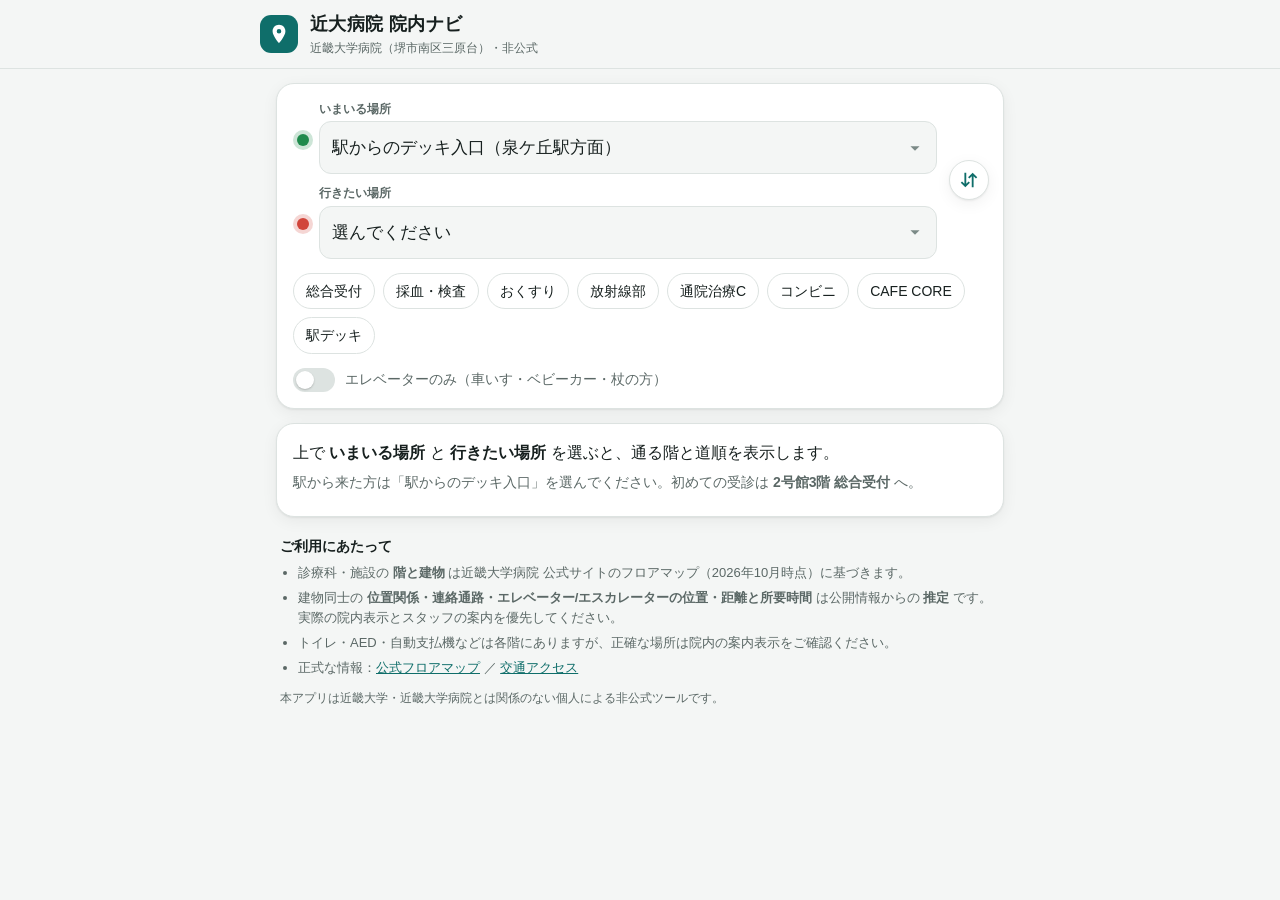
==== index.html @ b351d712 "近大病院 院内ナビ（非公式）を追加 Co-Authored-By: Claude Opus 5.5 (1M context) <noreply@anthropic.com> Claude-Sessio" ====
<!doctype html>
<html lang="ja">
<head>
<meta charset="utf-8">
<meta name="viewport" content="width=device-width, initial-scale=1, viewport-fit=cover">
<title>近大病院 院内ナビ（非公式）</title>
<meta name="description" content="近畿大学病院（堺市南区・おおさかメディカルキャンパス）の院内を、現在地と目的地を選ぶだけで案内する非公式ナビ。">
<meta name="theme-color" content="#0f6e6a">
<link rel="icon" href="data:image/svg+xml,%3Csvg xmlns='http://www.w3.org/2000/svg' viewBox='0 0 64 64'%3E%3Crect width='64' height='64' rx='14' fill='%230f6e6a'/%3E%3Cpath d='M32 12c-8 0-14 6-14 14 0 10 14 26 14 26s14-16 14-26c0-8-6-14-14-14zm0 19a5 5 0 110-10 5 5 0 010 10z' fill='%23fff'/%3E%3C/svg%3E">
<link rel="stylesheet" href="style.css">
</head>
<body>
<header class="top">
  <div class="brand">
    <span class="logo" aria-hidden="true">
      <svg viewBox="0 0 24 24"><path d="M12 2C8.1 2 5 5.1 5 9c0 5.2 7 13 7 13s7-7.8 7-13c0-3.9-3.1-7-7-7zm0 9.5A2.5 2.5 0 1112 6.5a2.5 2.5 0 010 5z"/></svg>
    </span>
    <div>
      <h1>近大病院 院内ナビ</h1>
      <p class="sub">近畿大学病院（堺市南区三原台）・非公式</p>
    </div>
  </div>
</header>

<main>
  <section class="card picker" aria-label="出発地と目的地">
    <div class="field">
      <span class="dot from" aria-hidden="true"></span>
      <label for="from">いまいる場所</label>
      <select id="from"></select>
    </div>
    <button class="swap" id="swap" type="button" aria-label="出発地と目的地を入れ替える">
      <svg viewBox="0 0 24 24"><path d="M7 4v12.2l-2.6-2.6L3 15l5 5 5-5-1.4-1.4L9 16.2V4H7zm10 16V7.8l2.6 2.6L21 9l-5-5-5 5 1.4 1.4L15 7.8V20h2z"/></svg>
    </button>
    <div class="field">
      <span class="dot to" aria-hidden="true"></span>
      <label for="to">行きたい場所</label>
      <select id="to"></select>
    </div>
    <div class="chips" id="chips" aria-label="よく使う行き先"></div>
    <label class="toggle">
      <input type="checkbox" id="bf">
      <span class="sw" aria-hidden="true"></span>
      <span>エレベーターのみ（車いす・ベビーカー・杖の方）</span>
    </label>
  </section>

  <section class="card result" id="result" hidden>
    <div class="summary" id="summary"></div>
    <div class="tabs" id="tabs" role="tablist" aria-label="表示する階"></div>
    <div class="mapwrap">
      <svg id="map" viewBox="0 0 430 370" role="img" aria-label="フロア模式図"></svg>
    </div>
    <ol class="steps" id="steps"></ol>
    <div class="actions">
      <button type="button" id="share">この経路のリンクをコピー</button>
    </div>
  </section>

  <section class="card empty" id="empty">
    <p>上で <b>いまいる場所</b> と <b>行きたい場所</b> を選ぶと、通る階と道順を表示します。</p>
    <p class="hint">駅から来た方は「駅からのデッキ入口」を選んでください。初めての受診は <b>2号館3階 総合受付</b> へ。</p>
  </section>

  <section class="note">
    <h2>ご利用にあたって</h2>
    <ul>
      <li>診療科・施設の <b>階と建物</b> は近畿大学病院 公式サイトのフロアマップ（2026年10月時点）に基づきます。</li>
      <li>建物同士の <b>位置関係・連絡通路・エレベーター/エスカレーターの位置・距離と所要時間</b> は公開情報からの <b>推定</b> です。実際の院内表示とスタッフの案内を優先してください。</li>
      <li>トイレ・AED・自動支払機などは各階にありますが、正確な場所は院内の案内表示をご確認ください。</li>
      <li>正式な情報：<a href="https://www.med.kindai.ac.jp/floormap_facility.html" target="_blank" rel="noopener">公式フロアマップ</a> ／ <a href="https://www.med.kindai.ac.jp/traffic_access.html" target="_blank" rel="noopener">交通アクセス</a></li>
    </ul>
    <p class="fine">本アプリは近畿大学・近畿大学病院とは関係のない個人による非公式ツールです。</p>
  </section>
</main>

<script src="data.js"></script>
<script src="app.js"></script>
</body>
</html>
---- style.css ----
:root {
  --bg: #f4f6f5;
  --card: #ffffff;
  --ink: #17201f;
  --muted: #5b6866;
  --line: #dde3e1;
  --accent: #0f6e6a;
  --accent-soft: #e3f1ef;
  --from: #1f8a4c;
  --to: #d1453b;
  --route: #0f6e6a;
  --bld: #eef2f1;
  --bld-line: #c9d3d0;
  --tile: #ffffff;
  --shadow: 0 1px 2px rgba(16, 24, 23, .06), 0 4px 16px rgba(16, 24, 23, .06);
  color-scheme: light;
}
@media (prefers-color-scheme: dark) {
  :root {
    --bg: #0f1413;
    --card: #182120;
    --ink: #e7eeec;
    --muted: #9aa9a6;
    --line: #2a3634;
    --accent: #4fc1b8;
    --accent-soft: #1d3331;
    --from: #4cc27f;
    --to: #ff7a6e;
    --route: #4fc1b8;
    --bld: #1f2a29;
    --bld-line: #354442;
    --tile: #253230;
    --shadow: none;
    color-scheme: dark;
  }
}

* { box-sizing: border-box; }
html { -webkit-text-size-adjust: 100%; }
body {
  margin: 0;
  background: var(--bg);
  color: var(--ink);
  font-family: -apple-system, BlinkMacSystemFont, "Hiragino Sans", "Hiragino Kaku Gothic ProN", "Noto Sans JP", "Yu Gothic", Meiryo, sans-serif;
  font-size: 16px;
  line-height: 1.6;
}

.top {
  position: sticky; top: 0; z-index: 5;
  background: color-mix(in srgb, var(--bg) 88%, transparent);
  backdrop-filter: blur(10px);
  border-bottom: 1px solid var(--line);
  padding: 10px 16px calc(10px);
  padding-top: calc(10px + env(safe-area-inset-top));
}
.brand { display: flex; align-items: center; gap: 12px; max-width: 760px; margin: 0 auto; }
.logo { width: 38px; height: 38px; border-radius: 11px; background: var(--accent); display: grid; place-items: center; flex: none; }
.logo svg { width: 22px; height: 22px; fill: #fff; }
h1 { font-size: 18px; margin: 0; letter-spacing: .02em; }
.sub { margin: 0; font-size: 12px; color: var(--muted); }

main { max-width: 760px; margin: 0 auto; padding: 14px 16px 40px; display: grid; gap: 14px; }

.card { background: var(--card); border-radius: 18px; box-shadow: var(--shadow); border: 1px solid var(--line); padding: 16px; }

.picker { position: relative; display: grid; gap: 10px; }
.field { position: relative; display: grid; gap: 2px; padding-left: 26px; padding-right: 50px; }
.field label { font-size: 12px; color: var(--muted); font-weight: 600; }
.dot { position: absolute; left: 4px; top: 34px; width: 12px; height: 12px; border-radius: 50%; }
.dot.from { background: var(--from); box-shadow: 0 0 0 4px color-mix(in srgb, var(--from) 22%, transparent); }
.dot.to { background: var(--to); box-shadow: 0 0 0 4px color-mix(in srgb, var(--to) 22%, transparent); }
select {
  appearance: none; -webkit-appearance: none;
  width: 100%; font: inherit; font-size: 17px; color: var(--ink);
  background: var(--bg) url("data:image/svg+xml,%3Csvg xmlns='http://www.w3.org/2000/svg' viewBox='0 0 24 24' fill='%237b8a87'%3E%3Cpath d='M7 10l5 5 5-5z'/%3E%3C/svg%3E") no-repeat right 10px center / 22px;
  border: 1px solid var(--line); border-radius: 12px;
  padding: 12px 40px 12px 12px; min-height: 50px;
}
select:focus-visible, button:focus-visible, input:focus-visible + .sw { outline: 3px solid color-mix(in srgb, var(--accent) 55%, transparent); outline-offset: 2px; }
.swap {
  position: absolute; right: 14px; top: 76px; z-index: 2;
  width: 40px; height: 40px; border-radius: 50%;
  border: 1px solid var(--line); background: var(--card); color: var(--accent);
  display: grid; place-items: center; cursor: pointer; box-shadow: var(--shadow);
}
.swap svg { width: 22px; height: 22px; fill: currentColor; }

.chips { display: flex; flex-wrap: wrap; gap: 8px; padding-top: 4px; }
.chip {
  font: inherit; font-size: 14px; border: 1px solid var(--line); background: var(--card); color: var(--ink);
  border-radius: 999px; padding: 6px 12px; cursor: pointer;
}
.chip.on, .chip:hover { background: var(--accent-soft); border-color: var(--accent); color: var(--accent); }

.toggle { display: flex; align-items: center; gap: 10px; font-size: 14px; color: var(--muted); cursor: pointer; padding-top: 4px; }
.toggle input { position: absolute; opacity: 0; }
.sw { width: 42px; height: 24px; border-radius: 12px; background: var(--line); position: relative; flex: none; transition: background .2s; }
.sw::after { content: ""; position: absolute; top: 3px; left: 3px; width: 18px; height: 18px; border-radius: 50%; background: #fff; transition: transform .2s; box-shadow: 0 1px 2px rgba(0,0,0,.2); }
.toggle input:checked + .sw { background: var(--accent); }
.toggle input:checked + .sw::after { transform: translateX(18px); }

.summary { display: flex; align-items: center; gap: 16px; margin-bottom: 12px; }
.time { white-space: nowrap; flex: none; display: flex; align-items: baseline; gap: 2px; color: var(--accent); }
.time .num { font-size: 36px; font-weight: 700; line-height: 1; }
.time .unit { font-size: 15px; font-weight: 600; }
.meta { display: grid; font-size: 14px; }
.meta .est { font-size: 11px; color: var(--muted); }
.same { margin: 0; color: var(--muted); }

.tabs { display: flex; gap: 6px; overflow-x: auto; padding-bottom: 8px; }
.tabs button {
  font: inherit; font-size: 15px; font-weight: 600; min-width: 64px;
  padding: 8px 14px; border-radius: 10px; border: 1px solid var(--line);
  background: var(--card); color: var(--muted); cursor: pointer;
}
.tabs button.on { background: var(--accent); border-color: var(--accent); color: #fff; }

.mapwrap { background: var(--bg); border-radius: 14px; border: 1px solid var(--line); overflow: hidden; }
#map { display: block; width: 100%; height: auto; }
#map text { font-family: inherit; fill: var(--ink); }
.flabel { font-size: 11px; fill: var(--muted) !important; }
.bld rect { fill: var(--bld); stroke: var(--bld-line); stroke-width: 1.2; }
.bld.off rect { fill: none; stroke-dasharray: 4 4; opacity: .55; }
.bld.off text { opacity: .4; }
.bname { font-size: 11px; font-weight: 700; fill: var(--muted) !important; }
.core { fill: var(--card); stroke: var(--bld-line); }
.coretxt { font-size: 9px; font-weight: 700; text-anchor: middle; fill: var(--muted) !important; }
.esc { fill: var(--card); stroke: var(--bld-line); stroke-dasharray: 2 2; }
.deck { fill: color-mix(in srgb, var(--accent) 10%, transparent); stroke: var(--bld-line); stroke-dasharray: 5 3; }
.decklabel, .halllabel { font-size: 10px; text-anchor: middle; fill: var(--muted) !important; }
.decklabel { writing-mode: vertical-rl; }
.hall { fill: var(--bld); stroke: var(--bld-line); }
.corr { stroke: var(--bld-line); stroke-width: 10; stroke-linecap: round; }
.tile rect { fill: var(--tile); stroke: var(--line); }
.tile text { text-anchor: middle; fill: var(--ink); }
.tile.from rect { fill: color-mix(in srgb, var(--from) 16%, var(--tile)); stroke: var(--from); stroke-width: 2; }
.tile.to rect { fill: color-mix(in srgb, var(--to) 14%, var(--tile)); stroke: var(--to); stroke-width: 2; }
.tile.from text, .tile.to text { font-weight: 700; }
.route-bg { fill: none; stroke: var(--card); stroke-width: 9; stroke-linecap: round; stroke-linejoin: round; }
.route { fill: none; stroke: var(--route); stroke-width: 4.5; stroke-linecap: round; stroke-linejoin: round; stroke-dasharray: 10 7; animation: flow 1s linear infinite; }
@keyframes flow { to { stroke-dashoffset: -17; } }
@media (prefers-reduced-motion: reduce) { .route { animation: none; } }
.transfer { fill: var(--card); stroke: var(--route); stroke-width: 3; }
.badge rect { fill: var(--route); }
.badge text { fill: #fff !important; font-size: 10px; font-weight: 700; text-anchor: middle; }
.pin { stroke: #fff; stroke-width: 2; }
.pin.from { fill: var(--from); }
.pin.to { fill: var(--to); }

.steps { list-style: none; margin: 14px 0 0; padding: 0; display: grid; gap: 2px; }
.steps li { display: flex; gap: 12px; align-items: flex-start; padding: 10px 10px; border-radius: 10px; cursor: pointer; font-size: 15px; }
.steps li.cur { background: var(--accent-soft); }
.steps .ic { width: 26px; height: 26px; flex: none; border-radius: 50%; display: grid; place-items: center; font-size: 13px; font-weight: 700; background: var(--bg); color: var(--accent); border: 1px solid var(--line); }
.steps li.start .ic { color: var(--from); }
.steps li.goal .ic { color: var(--to); }
.steps li.ev .ic, .steps li.esc .ic { background: var(--accent); color: #fff; border-color: var(--accent); }

.actions { display: flex; justify-content: flex-end; margin-top: 10px; }
.actions button { font: inherit; font-size: 14px; border: 1px solid var(--line); background: var(--card); color: var(--accent); padding: 8px 14px; border-radius: 10px; cursor: pointer; }

.empty p { margin: 0 0 6px; }
.hint { font-size: 14px; color: var(--muted); }

.note { font-size: 13px; color: var(--muted); padding: 4px 4px 0; }
.note h2 { font-size: 14px; margin: 0 0 6px; color: var(--ink); }
.note ul { margin: 0; padding-left: 18px; }
.note li { margin-bottom: 4px; }
.note a { color: var(--accent); }
.fine { font-size: 12px; margin-top: 10px; }
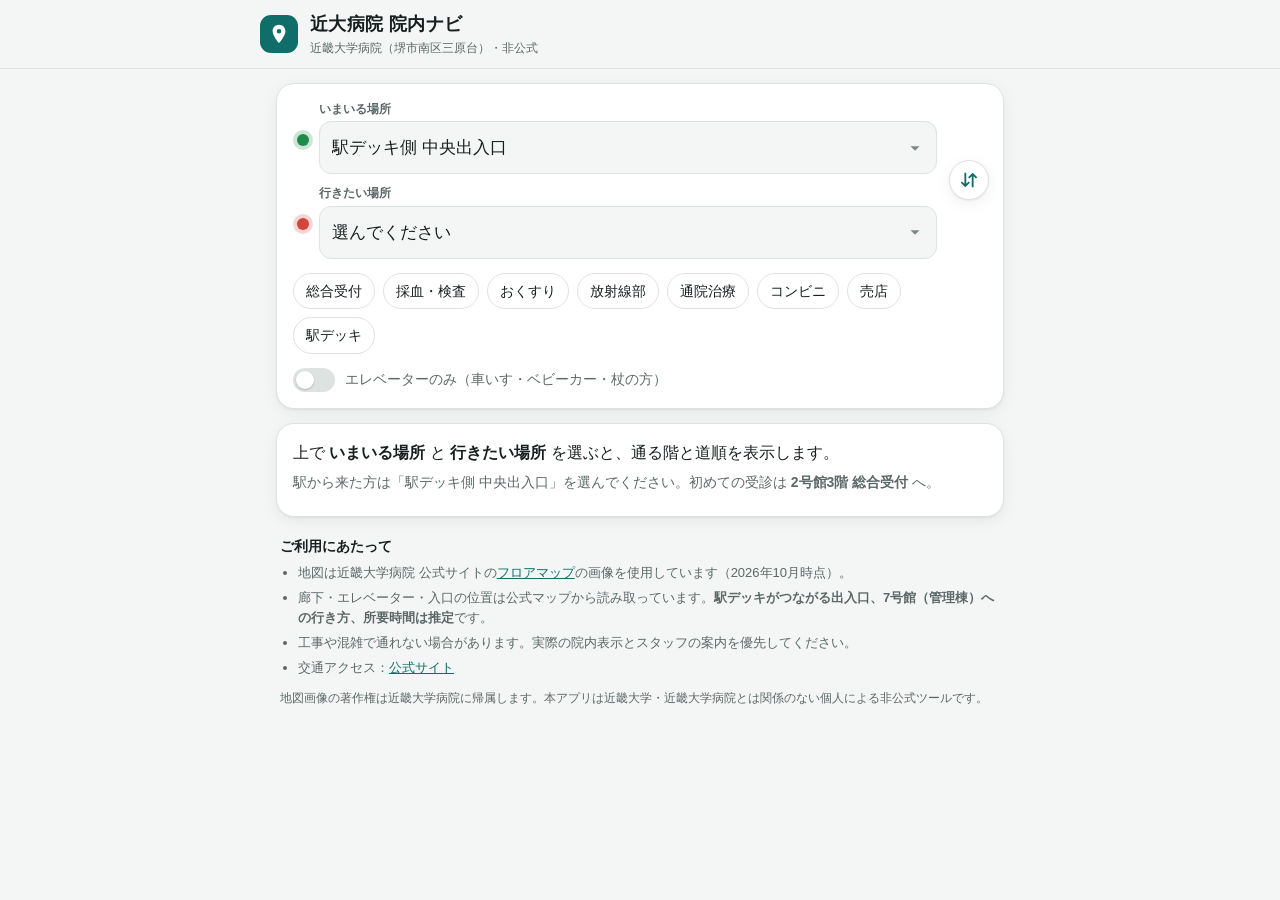
==== commit f2a3e530: "公式フロアマップ画像の上に経路を描く表示へ刷新 Co-Authored-By: Claude Opus 5.5 (1M context) <noreply@anthropic.com> Claude-" ====
--- a/index.html
+++ b/index.html
@@ -49,7 +49,15 @@
     <div class="summary" id="summary"></div>
     <div class="tabs" id="tabs" role="tablist" aria-label="表示する階"></div>
     <div class="mapwrap">
-      <svg id="map" viewBox="0 0 430 370" role="img" aria-label="フロア模式図"></svg>
+      <div class="maphead">
+        <span class="floorname" id="floorname"></span>
+        <button type="button" class="ghost" id="zoom">フロア全体を見る</button>
+      </div>
+      <svg id="map" viewBox="0 0 1758 1060" role="img" aria-label="公式フロアマップ上の経路"></svg>
+      <div class="mapnav">
+        <button type="button" id="prev" aria-label="前の階">‹ 前の階</button>
+        <button type="button" id="next" aria-label="次の階">次の階 ›</button>
+      </div>
     </div>
     <ol class="steps" id="steps"></ol>
     <div class="actions">
@@ -59,18 +67,18 @@
 
   <section class="card empty" id="empty">
     <p>上で <b>いまいる場所</b> と <b>行きたい場所</b> を選ぶと、通る階と道順を表示します。</p>
-    <p class="hint">駅から来た方は「駅からのデッキ入口」を選んでください。初めての受診は <b>2号館3階 総合受付</b> へ。</p>
+    <p class="hint">駅から来た方は「駅デッキ側 中央出入口」を選んでください。初めての受診は <b>2号館3階 総合受付</b> へ。</p>
   </section>
 
   <section class="note">
     <h2>ご利用にあたって</h2>
     <ul>
-      <li>診療科・施設の <b>階と建物</b> は近畿大学病院 公式サイトのフロアマップ（2026年10月時点）に基づきます。</li>
-      <li>建物同士の <b>位置関係・連絡通路・エレベーター/エスカレーターの位置・距離と所要時間</b> は公開情報からの <b>推定</b> です。実際の院内表示とスタッフの案内を優先してください。</li>
-      <li>トイレ・AED・自動支払機などは各階にありますが、正確な場所は院内の案内表示をご確認ください。</li>
-      <li>正式な情報：<a href="https://www.med.kindai.ac.jp/floormap_facility.html" target="_blank" rel="noopener">公式フロアマップ</a> ／ <a href="https://www.med.kindai.ac.jp/traffic_access.html" target="_blank" rel="noopener">交通アクセス</a></li>
+      <li>地図は近畿大学病院 公式サイトの<a href="https://www.med.kindai.ac.jp/floormap_facility.html" target="_blank" rel="noopener">フロアマップ</a>の画像を使用しています（2026年10月時点）。</li>
+      <li>廊下・エレベーター・入口の位置は公式マップから読み取っています。<b>駅デッキがつながる出入口、7号館（管理棟）への行き方、所要時間は推定</b>です。</li>
+      <li>工事や混雑で通れない場合があります。実際の院内表示とスタッフの案内を優先してください。</li>
+      <li>交通アクセス：<a href="https://www.med.kindai.ac.jp/traffic_access.html" target="_blank" rel="noopener">公式サイト</a></li>
     </ul>
-    <p class="fine">本アプリは近畿大学・近畿大学病院とは関係のない個人による非公式ツールです。</p>
+    <p class="fine">地図画像の著作権は近畿大学病院に帰属します。本アプリは近畿大学・近畿大学病院とは関係のない個人による非公式ツールです。</p>
   </section>
 </main>
 
--- a/style.css
+++ b/style.css
@@ -116,42 +116,35 @@
 }
 .tabs button.on { background: var(--accent); border-color: var(--accent); color: #fff; }
 
-.mapwrap { background: var(--bg); border-radius: 14px; border: 1px solid var(--line); overflow: hidden; }
-#map { display: block; width: 100%; height: auto; }
-#map text { font-family: inherit; fill: var(--ink); }
-.flabel { font-size: 11px; fill: var(--muted) !important; }
-.bld rect { fill: var(--bld); stroke: var(--bld-line); stroke-width: 1.2; }
-.bld.off rect { fill: none; stroke-dasharray: 4 4; opacity: .55; }
-.bld.off text { opacity: .4; }
-.bname { font-size: 11px; font-weight: 700; fill: var(--muted) !important; }
-.core { fill: var(--card); stroke: var(--bld-line); }
-.coretxt { font-size: 9px; font-weight: 700; text-anchor: middle; fill: var(--muted) !important; }
-.esc { fill: var(--card); stroke: var(--bld-line); stroke-dasharray: 2 2; }
-.deck { fill: color-mix(in srgb, var(--accent) 10%, transparent); stroke: var(--bld-line); stroke-dasharray: 5 3; }
-.decklabel, .halllabel { font-size: 10px; text-anchor: middle; fill: var(--muted) !important; }
-.decklabel { writing-mode: vertical-rl; }
-.hall { fill: var(--bld); stroke: var(--bld-line); }
-.corr { stroke: var(--bld-line); stroke-width: 10; stroke-linecap: round; }
-.tile rect { fill: var(--tile); stroke: var(--line); }
-.tile text { text-anchor: middle; fill: var(--ink); }
-.tile.from rect { fill: color-mix(in srgb, var(--from) 16%, var(--tile)); stroke: var(--from); stroke-width: 2; }
-.tile.to rect { fill: color-mix(in srgb, var(--to) 14%, var(--tile)); stroke: var(--to); stroke-width: 2; }
-.tile.from text, .tile.to text { font-weight: 700; }
-.route-bg { fill: none; stroke: var(--card); stroke-width: 9; stroke-linecap: round; stroke-linejoin: round; }
-.route { fill: none; stroke: var(--route); stroke-width: 4.5; stroke-linecap: round; stroke-linejoin: round; stroke-dasharray: 10 7; animation: flow 1s linear infinite; }
-@keyframes flow { to { stroke-dashoffset: -17; } }
+.mapwrap { background: #fff; border-radius: 14px; border: 1px solid var(--line); overflow: hidden; position: relative; }
+.maphead { display: flex; justify-content: space-between; align-items: center; padding: 8px 10px; border-bottom: 1px solid var(--line); background: var(--card); }
+.floorname { font-weight: 700; font-size: 16px; color: var(--accent); }
+.ghost { font: inherit; font-size: 13px; border: 1px solid var(--line); background: var(--card); color: var(--accent); padding: 5px 10px; border-radius: 8px; cursor: pointer; }
+#map { display: block; width: 100%; height: auto; aspect-ratio: 4 / 3; background: #fff; touch-action: manipulation; }
+#map text { font-family: inherit; }
+.route-bg { fill: none; stroke: #fff; stroke-width: 30; stroke-linecap: round; stroke-linejoin: round; opacity: .9; }
+.route { fill: none; stroke: #e2502f; stroke-width: 16; stroke-linecap: round; stroke-linejoin: round; stroke-dasharray: 34 22; animation: flow 1.2s linear infinite; }
+@keyframes flow { to { stroke-dashoffset: -56; } }
 @media (prefers-reduced-motion: reduce) { .route { animation: none; } }
-.transfer { fill: var(--card); stroke: var(--route); stroke-width: 3; }
-.badge rect { fill: var(--route); }
-.badge text { fill: #fff !important; font-size: 10px; font-weight: 700; text-anchor: middle; }
-.pin { stroke: #fff; stroke-width: 2; }
-.pin.from { fill: var(--from); }
-.pin.to { fill: var(--to); }
+.lift { fill: #fff; stroke: #e2502f; stroke-width: 9; }
+.badge rect { fill: #e2502f; }
+.badge.sub rect { fill: #4b5a58; }
+.badge text { fill: #fff; font-size: 26px; font-weight: 700; text-anchor: middle; }
+.pin .halo { opacity: .25; }
+.pin.from circle { fill: #1f8a4c; }
+.pin.to circle { fill: #c8102e; }
+.pin circle:not(.halo) { stroke: #fff; stroke-width: 6; }
+.pin text { fill: #fff; font-size: 24px; font-weight: 700; text-anchor: middle; }
+.mapnav { display: flex; justify-content: space-between; padding: 8px 10px; border-top: 1px solid var(--line); background: var(--card); }
+.mapnav button { font: inherit; font-size: 14px; border: 1px solid var(--line); background: var(--card); color: var(--accent); padding: 6px 12px; border-radius: 8px; cursor: pointer; }
+.mapnav button:disabled { opacity: .35; cursor: default; }
+.tabs .arrow { color: inherit; opacity: .6; margin-right: 4px; }
+.meta .fl { font-weight: 700; }
 
 .steps { list-style: none; margin: 14px 0 0; padding: 0; display: grid; gap: 2px; }
 .steps li { display: flex; gap: 12px; align-items: flex-start; padding: 10px 10px; border-radius: 10px; cursor: pointer; font-size: 15px; }
 .steps li.cur { background: var(--accent-soft); }
-.steps .ic { width: 26px; height: 26px; flex: none; border-radius: 50%; display: grid; place-items: center; font-size: 13px; font-weight: 700; background: var(--bg); color: var(--accent); border: 1px solid var(--line); }
+.steps .ic { width: 30px; height: 30px; font-size: 11px !important; flex: none; border-radius: 50%; display: grid; place-items: center; font-size: 13px; font-weight: 700; background: var(--bg); color: var(--accent); border: 1px solid var(--line); }
 .steps li.start .ic { color: var(--from); }
 .steps li.goal .ic { color: var(--to); }
 .steps li.ev .ic, .steps li.esc .ic { background: var(--accent); color: #fff; border-color: var(--accent); }
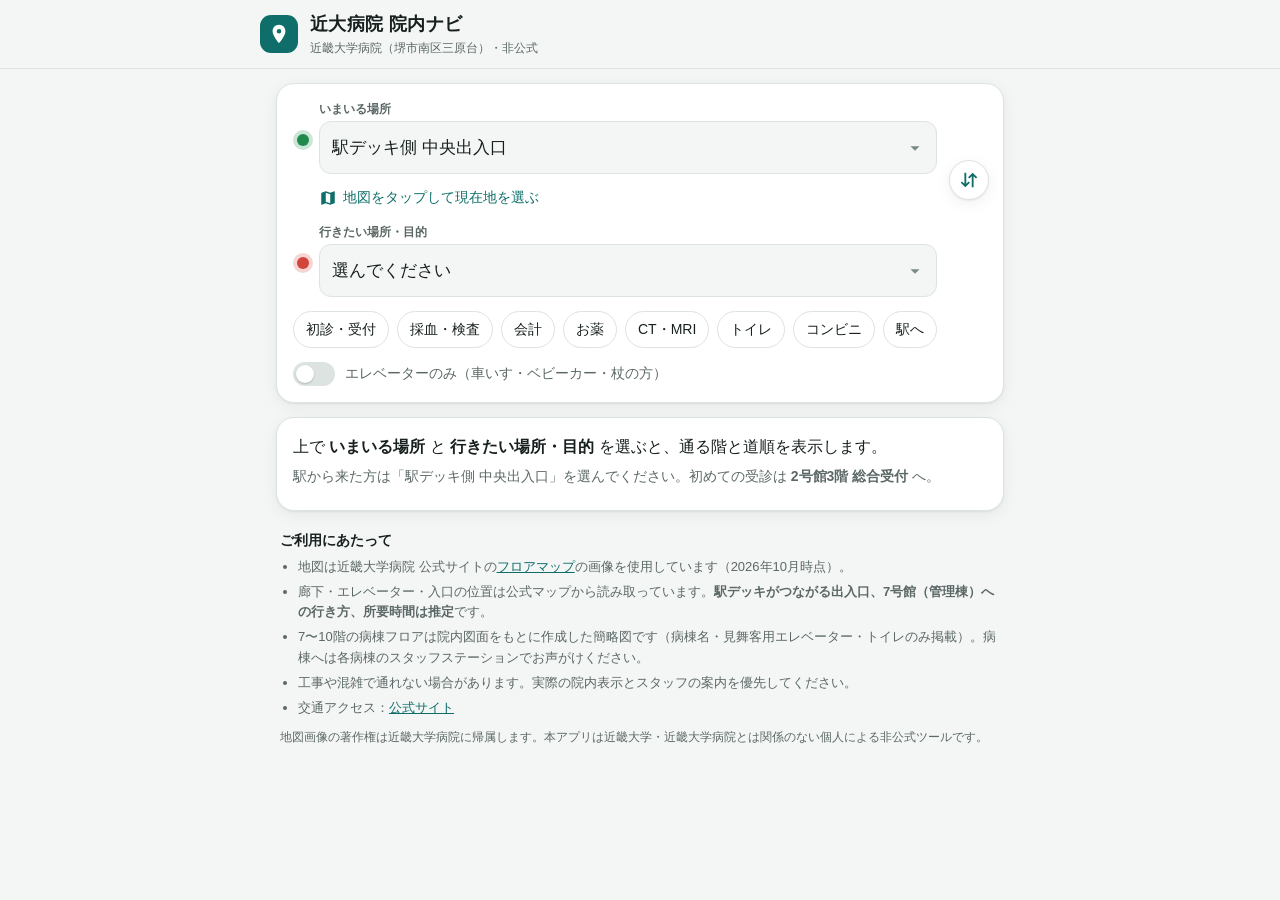
==== commit 40e2327d: "病棟フロア（7〜10階）・目的から選ぶ・地図で現在地を選ぶを追加 Co-Authored-By: Claude Opus 5.5 (1M context) <noreply@anthropic.com" ====
--- a/index.html
+++ b/index.html
@@ -28,13 +28,17 @@
       <span class="dot from" aria-hidden="true"></span>
       <label for="from">いまいる場所</label>
       <select id="from"></select>
+      <button type="button" class="linkbtn" id="pickbtn">
+        <svg viewBox="0 0 24 24" aria-hidden="true"><path d="M20.5 3l-.16.03L15 5.1 9 3 3.36 4.9c-.21.07-.36.25-.36.48V20.5c0 .28.22.5.5.5l.16-.03L9 18.9l6 2.1 5.64-1.9c.21-.07.36-.25.36-.48V3.5c0-.28-.22-.5-.5-.5zM15 19l-6-2.11V5l6 2.11V19z"/></svg>
+        地図をタップして現在地を選ぶ
+      </button>
     </div>
     <button class="swap" id="swap" type="button" aria-label="出発地と目的地を入れ替える">
       <svg viewBox="0 0 24 24"><path d="M7 4v12.2l-2.6-2.6L3 15l5 5 5-5-1.4-1.4L9 16.2V4H7zm10 16V7.8l2.6 2.6L21 9l-5-5-5 5 1.4 1.4L15 7.8V20h2z"/></svg>
     </button>
     <div class="field">
       <span class="dot to" aria-hidden="true"></span>
-      <label for="to">行きたい場所</label>
+      <label for="to">行きたい場所・目的</label>
       <select id="to"></select>
     </div>
     <div class="chips" id="chips" aria-label="よく使う行き先"></div>
@@ -43,6 +47,18 @@
       <span class="sw" aria-hidden="true"></span>
       <span>エレベーターのみ（車いす・ベビーカー・杖の方）</span>
     </label>
+  </section>
+
+  <section class="card mappick" id="mappick" hidden aria-label="地図から現在地を選ぶ">
+    <div class="pickhead">
+      <b>地図から現在地を選ぶ</b>
+      <button type="button" class="ghost" id="pickclose">閉じる</button>
+    </div>
+    <div class="tabs" id="picktabs" aria-label="階"></div>
+    <div class="mapwrap pickscroll"><svg id="pickmap" role="img" aria-label="フロアマップ（タップして現在地を選ぶ）"></svg></div>
+    <p class="pickinfo" id="pickinfo"></p>
+    <p class="hint">地図は左右にスクロールできます。</p>
+    <button type="button" class="primary" id="pickok" disabled>ここを現在地にする</button>
   </section>
 
   <section class="card result" id="result" hidden>
@@ -66,7 +82,7 @@
   </section>
 
   <section class="card empty" id="empty">
-    <p>上で <b>いまいる場所</b> と <b>行きたい場所</b> を選ぶと、通る階と道順を表示します。</p>
+    <p>上で <b>いまいる場所</b> と <b>行きたい場所・目的</b> を選ぶと、通る階と道順を表示します。</p>
     <p class="hint">駅から来た方は「駅デッキ側 中央出入口」を選んでください。初めての受診は <b>2号館3階 総合受付</b> へ。</p>
   </section>
 
@@ -75,6 +91,7 @@
     <ul>
       <li>地図は近畿大学病院 公式サイトの<a href="https://www.med.kindai.ac.jp/floormap_facility.html" target="_blank" rel="noopener">フロアマップ</a>の画像を使用しています（2026年10月時点）。</li>
       <li>廊下・エレベーター・入口の位置は公式マップから読み取っています。<b>駅デッキがつながる出入口、7号館（管理棟）への行き方、所要時間は推定</b>です。</li>
+      <li>7〜10階の病棟フロアは院内図面をもとに作成した簡略図です（病棟名・見舞客用エレベーター・トイレのみ掲載）。病棟へは各病棟のスタッフステーションでお声がけください。</li>
       <li>工事や混雑で通れない場合があります。実際の院内表示とスタッフの案内を優先してください。</li>
       <li>交通アクセス：<a href="https://www.med.kindai.ac.jp/traffic_access.html" target="_blank" rel="noopener">公式サイト</a></li>
     </ul>
--- a/style.css
+++ b/style.css
@@ -36,6 +36,7 @@
 }
 
 * { box-sizing: border-box; }
+[hidden] { display: none !important; }
 html { -webkit-text-size-adjust: 100%; }
 body {
   margin: 0;
@@ -161,3 +162,16 @@
 .note li { margin-bottom: 4px; }
 .note a { color: var(--accent); }
 .fine { font-size: 12px; margin-top: 10px; }
+
+.linkbtn { display: inline-flex; align-items: center; gap: 6px; margin-top: 6px; font: inherit; font-size: 14px; color: var(--accent); background: none; border: none; padding: 4px 0; cursor: pointer; justify-self: start; }
+.linkbtn svg { width: 18px; height: 18px; fill: currentColor; }
+.mappick { display: grid; gap: 10px; }
+.pickhead { display: flex; justify-content: space-between; align-items: center; }
+.pickscroll { overflow: auto; -webkit-overflow-scrolling: touch; }
+#pickmap { display: block; width: 170%; max-width: none; height: auto; cursor: crosshair; background: #fff; }
+.pickinfo { margin: 0; font-size: 15px; min-height: 1.6em; }
+.primary { font: inherit; font-size: 16px; font-weight: 700; padding: 12px; border-radius: 12px; border: none; background: var(--accent); color: #fff; cursor: pointer; }
+.primary:disabled { opacity: .4; cursor: default; }
+.meta .dest { font-size: 13px; color: var(--muted); }
+.steps small { color: var(--muted); font-size: 13px; }
+@media (min-width: 640px) { #pickmap { width: 100%; } }
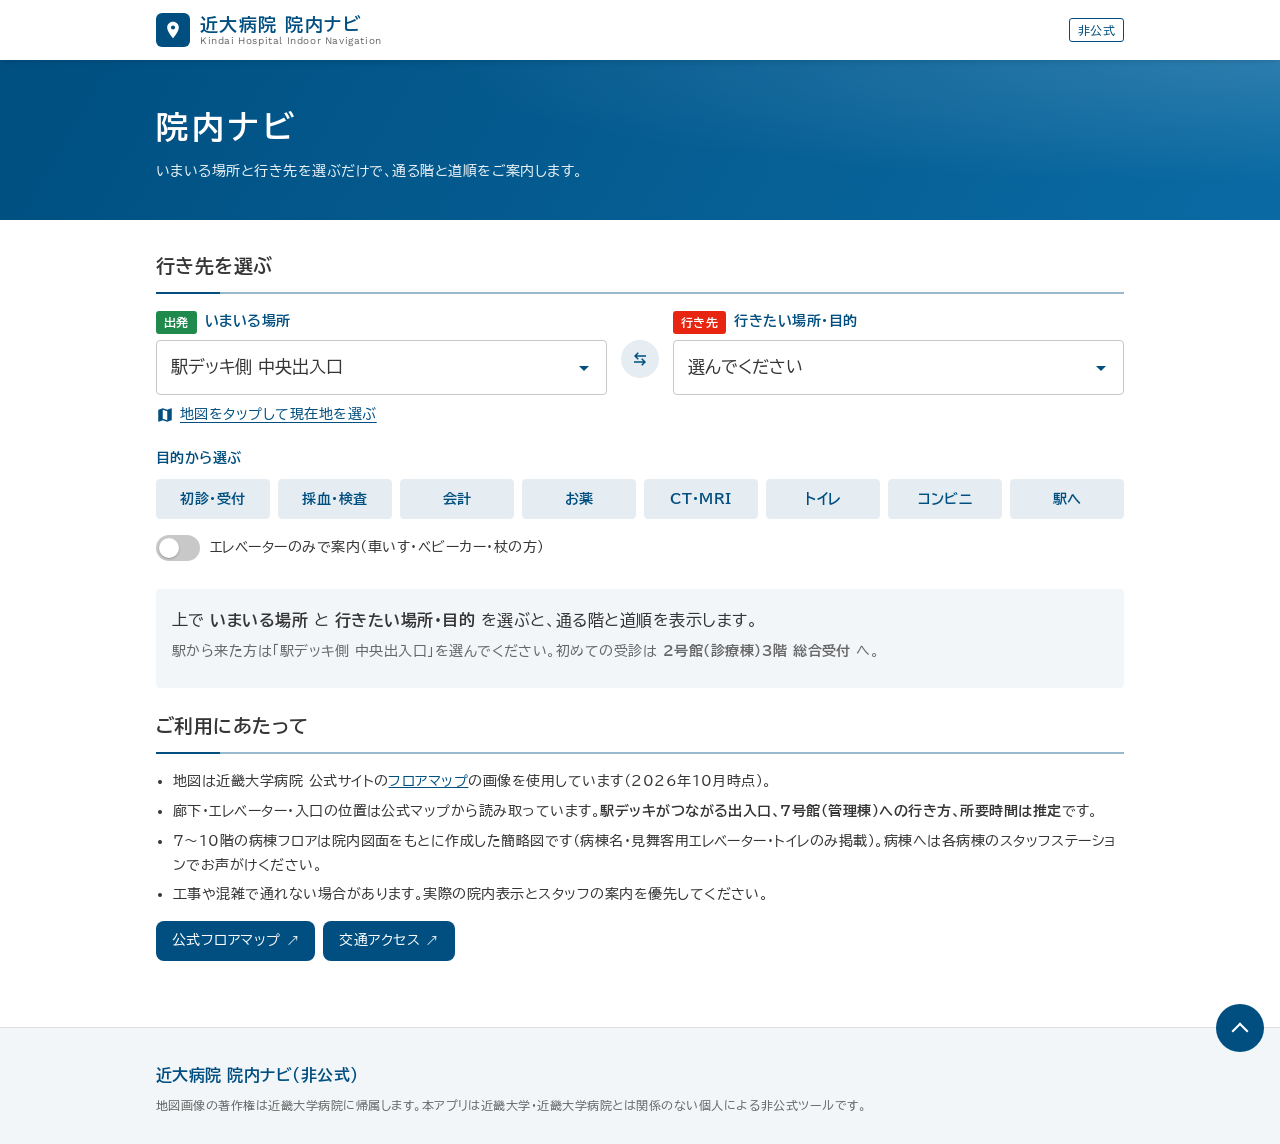
==== commit fcd0abc1: "公式サイトを参考にUIを刷新（配色・見出し・ヘッダー・フッター） Co-Authored-By: Claude Opus 5.5 (1M context) <noreply@anthropic.com" ====
--- a/index.html
+++ b/index.html
@@ -3,65 +3,82 @@
 <head>
 <meta charset="utf-8">
 <meta name="viewport" content="width=device-width, initial-scale=1, viewport-fit=cover">
-<title>近大病院 院内ナビ（非公式）</title>
-<meta name="description" content="近畿大学病院（堺市南区・おおさかメディカルキャンパス）の院内を、現在地と目的地を選ぶだけで案内する非公式ナビ。">
-<meta name="theme-color" content="#0f6e6a">
-<link rel="icon" href="data:image/svg+xml,%3Csvg xmlns='http://www.w3.org/2000/svg' viewBox='0 0 64 64'%3E%3Crect width='64' height='64' rx='14' fill='%230f6e6a'/%3E%3Cpath d='M32 12c-8 0-14 6-14 14 0 10 14 26 14 26s14-16 14-26c0-8-6-14-14-14zm0 19a5 5 0 110-10 5 5 0 010 10z' fill='%23fff'/%3E%3C/svg%3E">
+<title>院内ナビ｜近大病院（非公式）</title>
+<meta name="description" content="近畿大学病院（堺市南区・おおさかメディカルキャンパス）の院内を、現在地と行き先を選ぶだけで案内する非公式ナビ。">
+<meta name="theme-color" content="#004f80">
+<link rel="icon" href="data:image/svg+xml,%3Csvg xmlns='http://www.w3.org/2000/svg' viewBox='0 0 64 64'%3E%3Crect width='64' height='64' rx='10' fill='%23004f80'/%3E%3Cpath d='M32 12c-8 0-14 6-14 14 0 10 14 26 14 26s14-16 14-26c0-8-6-14-14-14zm0 19a5 5 0 110-10 5 5 0 010 10z' fill='%23fff'/%3E%3C/svg%3E">
+<link rel="preconnect" href="https://fonts.googleapis.com">
+<link rel="preconnect" href="https://fonts.gstatic.com" crossorigin>
+<link href="https://fonts.googleapis.com/css2?family=BIZ+UDPGothic:wght@400;700&family=Work+Sans:wght@500;600&display=swap" rel="stylesheet">
 <link rel="stylesheet" href="style.css">
 </head>
-<body>
-<header class="top">
-  <div class="brand">
-    <span class="logo" aria-hidden="true">
-      <svg viewBox="0 0 24 24"><path d="M12 2C8.1 2 5 5.1 5 9c0 5.2 7 13 7 13s7-7.8 7-13c0-3.9-3.1-7-7-7zm0 9.5A2.5 2.5 0 1112 6.5a2.5 2.5 0 010 5z"/></svg>
-    </span>
-    <div>
-      <h1>近大病院 院内ナビ</h1>
-      <p class="sub">近畿大学病院（堺市南区三原台）・非公式</p>
-    </div>
+<body id="p_top">
+<header class="site-head">
+  <div class="head-inner">
+    <a class="head-logo" href="./">
+      <span class="mark" aria-hidden="true">
+        <svg viewBox="0 0 24 24"><path d="M12 2C8.1 2 5 5.1 5 9c0 5.2 7 13 7 13s7-7.8 7-13c0-3.9-3.1-7-7-7zm0 9.5A2.5 2.5 0 1112 6.5a2.5 2.5 0 010 5z"/></svg>
+      </span>
+      <span class="logo-text">
+        <span class="logo-main">近大病院 院内ナビ</span>
+        <span class="logo-sub">Kindai Hospital Indoor Navigation</span>
+      </span>
+    </a>
+    <span class="unofficial">非公式</span>
   </div>
 </header>
 
-<main>
-  <section class="card picker" aria-label="出発地と目的地">
-    <div class="field">
-      <span class="dot from" aria-hidden="true"></span>
-      <label for="from">いまいる場所</label>
-      <select id="from"></select>
-      <button type="button" class="linkbtn" id="pickbtn">
-        <svg viewBox="0 0 24 24" aria-hidden="true"><path d="M20.5 3l-.16.03L15 5.1 9 3 3.36 4.9c-.21.07-.36.25-.36.48V20.5c0 .28.22.5.5.5l.16-.03L9 18.9l6 2.1 5.64-1.9c.21-.07.36-.25.36-.48V3.5c0-.28-.22-.5-.5-.5zM15 19l-6-2.11V5l6 2.11V19z"/></svg>
-        地図をタップして現在地を選ぶ
+<div class="page-ttl">
+  <div class="page-ttl-inner">
+    <h1>院内ナビ</h1>
+    <p>いまいる場所と行き先を選ぶだけで、通る階と道順をご案内します。</p>
+  </div>
+</div>
+
+<main class="contents">
+  <section class="block picker" aria-labelledby="h-pick">
+    <h2 class="type-h3" id="h-pick">行き先を選ぶ</h2>
+    <div class="form">
+      <div class="field">
+        <label for="from"><span class="tag from">出発</span>いまいる場所</label>
+        <select id="from"></select>
+        <button type="button" class="linkbtn" id="pickbtn">
+          <svg viewBox="0 0 24 24" aria-hidden="true"><path d="M20.5 3l-.16.03L15 5.1 9 3 3.36 4.9c-.21.07-.36.25-.36.48V20.5c0 .28.22.5.5.5l.16-.03L9 18.9l6 2.1 5.64-1.9c.21-.07.36-.25.36-.48V3.5c0-.28-.22-.5-.5-.5zM15 19l-6-2.11V5l6 2.11V19z"/></svg>
+          地図をタップして現在地を選ぶ
+        </button>
+      </div>
+      <button class="swap" id="swap" type="button" aria-label="出発地と行き先を入れ替える">
+        <svg viewBox="0 0 24 24"><path d="M7 4v12.2l-2.6-2.6L3 15l5 5 5-5-1.4-1.4L9 16.2V4H7zm10 16V7.8l2.6 2.6L21 9l-5-5-5 5 1.4 1.4L15 7.8V20h2z"/></svg>
+        <span>入れ替え</span>
       </button>
+      <div class="field">
+        <label for="to"><span class="tag to">行き先</span>行きたい場所・目的</label>
+        <select id="to"></select>
+      </div>
     </div>
-    <button class="swap" id="swap" type="button" aria-label="出発地と目的地を入れ替える">
-      <svg viewBox="0 0 24 24"><path d="M7 4v12.2l-2.6-2.6L3 15l5 5 5-5-1.4-1.4L9 16.2V4H7zm10 16V7.8l2.6 2.6L21 9l-5-5-5 5 1.4 1.4L15 7.8V20h2z"/></svg>
-    </button>
-    <div class="field">
-      <span class="dot to" aria-hidden="true"></span>
-      <label for="to">行きたい場所・目的</label>
-      <select id="to"></select>
-    </div>
-    <div class="chips" id="chips" aria-label="よく使う行き先"></div>
+    <p class="sub-ttl">目的から選ぶ</p>
+    <div class="chips" id="chips" aria-label="よく使う目的"></div>
     <label class="toggle">
       <input type="checkbox" id="bf">
       <span class="sw" aria-hidden="true"></span>
-      <span>エレベーターのみ（車いす・ベビーカー・杖の方）</span>
+      <span>エレベーターのみで案内（車いす・ベビーカー・杖の方）</span>
     </label>
   </section>
 
-  <section class="card mappick" id="mappick" hidden aria-label="地図から現在地を選ぶ">
+  <section class="block mappick" id="mappick" hidden aria-labelledby="h-mappick">
     <div class="pickhead">
-      <b>地図から現在地を選ぶ</b>
+      <h2 class="type-h3" id="h-mappick">地図から現在地を選ぶ</h2>
       <button type="button" class="ghost" id="pickclose">閉じる</button>
     </div>
     <div class="tabs" id="picktabs" aria-label="階"></div>
     <div class="mapwrap pickscroll"><svg id="pickmap" role="img" aria-label="フロアマップ（タップして現在地を選ぶ）"></svg></div>
     <p class="pickinfo" id="pickinfo"></p>
     <p class="hint">地図は左右にスクロールできます。</p>
-    <button type="button" class="primary" id="pickok" disabled>ここを現在地にする</button>
+    <button type="button" class="btn-primary" id="pickok" disabled>ここを現在地にする</button>
   </section>
 
-  <section class="card result" id="result" hidden>
+  <section class="block result" id="result" hidden aria-labelledby="h-result">
+    <h2 class="type-h3" id="h-result">ルート案内</h2>
     <div class="summary" id="summary"></div>
     <div class="tabs" id="tabs" role="tablist" aria-label="表示する階"></div>
     <div class="mapwrap">
@@ -69,7 +86,7 @@
         <span class="floorname" id="floorname"></span>
         <button type="button" class="ghost" id="zoom">フロア全体を見る</button>
       </div>
-      <svg id="map" viewBox="0 0 1758 1060" role="img" aria-label="公式フロアマップ上の経路"></svg>
+      <svg id="map" viewBox="0 0 1758 1060" role="img" aria-label="フロアマップ上の経路"></svg>
       <div class="mapnav">
         <button type="button" id="prev" aria-label="前の階">‹ 前の階</button>
         <button type="button" id="next" aria-label="次の階">次の階 ›</button>
@@ -77,27 +94,37 @@
     </div>
     <ol class="steps" id="steps"></ol>
     <div class="actions">
-      <button type="button" id="share">この経路のリンクをコピー</button>
+      <button type="button" class="btn-outline" id="share">この経路のリンクをコピー</button>
     </div>
   </section>
 
-  <section class="card empty" id="empty">
+  <section class="block empty" id="empty">
     <p>上で <b>いまいる場所</b> と <b>行きたい場所・目的</b> を選ぶと、通る階と道順を表示します。</p>
-    <p class="hint">駅から来た方は「駅デッキ側 中央出入口」を選んでください。初めての受診は <b>2号館3階 総合受付</b> へ。</p>
+    <p class="hint">駅から来た方は「駅デッキ側 中央出入口」を選んでください。初めての受診は <b>2号館（診療棟）3階 総合受付</b> へ。</p>
   </section>
 
-  <section class="note">
-    <h2>ご利用にあたって</h2>
-    <ul>
+  <section class="block note" aria-labelledby="h-note">
+    <h2 class="type-h3" id="h-note">ご利用にあたって</h2>
+    <ul class="list">
       <li>地図は近畿大学病院 公式サイトの<a href="https://www.med.kindai.ac.jp/floormap_facility.html" target="_blank" rel="noopener">フロアマップ</a>の画像を使用しています（2026年10月時点）。</li>
       <li>廊下・エレベーター・入口の位置は公式マップから読み取っています。<b>駅デッキがつながる出入口、7号館（管理棟）への行き方、所要時間は推定</b>です。</li>
       <li>7〜10階の病棟フロアは院内図面をもとに作成した簡略図です（病棟名・見舞客用エレベーター・トイレのみ掲載）。病棟へは各病棟のスタッフステーションでお声がけください。</li>
       <li>工事や混雑で通れない場合があります。実際の院内表示とスタッフの案内を優先してください。</li>
-      <li>交通アクセス：<a href="https://www.med.kindai.ac.jp/traffic_access.html" target="_blank" rel="noopener">公式サイト</a></li>
     </ul>
-    <p class="fine">地図画像の著作権は近畿大学病院に帰属します。本アプリは近畿大学・近畿大学病院とは関係のない個人による非公式ツールです。</p>
+    <ul class="links">
+      <li><a href="https://www.med.kindai.ac.jp/floormap_facility.html" target="_blank" rel="noopener">公式フロアマップ</a></li>
+      <li><a href="https://www.med.kindai.ac.jp/traffic_access.html" target="_blank" rel="noopener">交通アクセス</a></li>
+    </ul>
   </section>
 </main>
+
+<footer class="site-foot">
+  <div class="totop"><a href="#p_top" aria-label="このページの先頭へ"><span></span></a></div>
+  <div class="foot-inner">
+    <p class="foot-name">近大病院 院内ナビ（非公式）</p>
+    <p class="fine">地図画像の著作権は近畿大学病院に帰属します。本アプリは近畿大学・近畿大学病院とは関係のない個人による非公式ツールです。</p>
+  </div>
+</footer>
 
 <script src="data.js"></script>
 <script src="app.js"></script>
--- a/style.css
+++ b/style.css
@@ -1,177 +1,254 @@
+/* 近畿大学病院 公式サイトの配色（#004F80 など）と構成を参考にしたスタイル */
 :root {
-  --bg: #f4f6f5;
-  --card: #ffffff;
-  --ink: #17201f;
-  --muted: #5b6866;
-  --line: #dde3e1;
-  --accent: #0f6e6a;
-  --accent-soft: #e3f1ef;
-  --from: #1f8a4c;
-  --to: #d1453b;
-  --route: #0f6e6a;
-  --bld: #eef2f1;
-  --bld-line: #c9d3d0;
-  --tile: #ffffff;
-  --shadow: 0 1px 2px rgba(16, 24, 23, .06), 0 4px 16px rgba(16, 24, 23, .06);
+  --navy: #004f80;
+  --navy-80: rgba(0, 79, 128, .8);
+  --pale: #e5edf2;
+  --pale-2: #f2f6f9;
+  --line: #dddddd;
+  --rule: #99b9cc;
+  --ink: #353535;
+  --muted: #666666;
+  --red: #e72510;
+  --green: #1f8a4c;
+  --bg: #ffffff;
   color-scheme: light;
-}
-@media (prefers-color-scheme: dark) {
-  :root {
-    --bg: #0f1413;
-    --card: #182120;
-    --ink: #e7eeec;
-    --muted: #9aa9a6;
-    --line: #2a3634;
-    --accent: #4fc1b8;
-    --accent-soft: #1d3331;
-    --from: #4cc27f;
-    --to: #ff7a6e;
-    --route: #4fc1b8;
-    --bld: #1f2a29;
-    --bld-line: #354442;
-    --tile: #253230;
-    --shadow: none;
-    color-scheme: dark;
-  }
 }
 
 * { box-sizing: border-box; }
 [hidden] { display: none !important; }
-html { -webkit-text-size-adjust: 100%; }
+html { -webkit-text-size-adjust: 100%; scroll-behavior: smooth; }
 body {
   margin: 0;
   background: var(--bg);
   color: var(--ink);
-  font-family: -apple-system, BlinkMacSystemFont, "Hiragino Sans", "Hiragino Kaku Gothic ProN", "Noto Sans JP", "Yu Gothic", Meiryo, sans-serif;
+  font-family: "Hiragino UD Sans F StdN", "BIZ UDPGothic", "Hiragino Sans", "Hiragino Kaku Gothic ProN", "Noto Sans JP", Meiryo, sans-serif;
   font-size: 16px;
-  line-height: 1.6;
-}
-
-.top {
-  position: sticky; top: 0; z-index: 5;
-  background: color-mix(in srgb, var(--bg) 88%, transparent);
-  backdrop-filter: blur(10px);
-  border-bottom: 1px solid var(--line);
-  padding: 10px 16px calc(10px);
-  padding-top: calc(10px + env(safe-area-inset-top));
-}
-.brand { display: flex; align-items: center; gap: 12px; max-width: 760px; margin: 0 auto; }
-.logo { width: 38px; height: 38px; border-radius: 11px; background: var(--accent); display: grid; place-items: center; flex: none; }
-.logo svg { width: 22px; height: 22px; fill: #fff; }
-h1 { font-size: 18px; margin: 0; letter-spacing: .02em; }
-.sub { margin: 0; font-size: 12px; color: var(--muted); }
-
-main { max-width: 760px; margin: 0 auto; padding: 14px 16px 40px; display: grid; gap: 14px; }
-
-.card { background: var(--card); border-radius: 18px; box-shadow: var(--shadow); border: 1px solid var(--line); padding: 16px; }
-
-.picker { position: relative; display: grid; gap: 10px; }
-.field { position: relative; display: grid; gap: 2px; padding-left: 26px; padding-right: 50px; }
-.field label { font-size: 12px; color: var(--muted); font-weight: 600; }
-.dot { position: absolute; left: 4px; top: 34px; width: 12px; height: 12px; border-radius: 50%; }
-.dot.from { background: var(--from); box-shadow: 0 0 0 4px color-mix(in srgb, var(--from) 22%, transparent); }
-.dot.to { background: var(--to); box-shadow: 0 0 0 4px color-mix(in srgb, var(--to) 22%, transparent); }
+  line-height: 1.7;
+  letter-spacing: .03em;
+}
+a { color: var(--navy); }
+button { font: inherit; letter-spacing: inherit; }
+
+/* ---------- ヘッダー ---------- */
+.site-head {
+  position: sticky; top: 0; z-index: 10;
+  background: #fff;
+  box-shadow: 0 5px 4px -3px rgba(0, 0, 0, .1);
+  padding-top: env(safe-area-inset-top);
+}
+.head-inner { max-width: 1000px; margin: 0 auto; height: 60px; padding: 0 16px; display: flex; align-items: center; justify-content: space-between; }
+.head-logo { display: flex; align-items: center; gap: 10px; text-decoration: none; color: var(--navy); }
+.mark { width: 34px; height: 34px; border-radius: 6px; background: var(--navy); display: grid; place-items: center; flex: none; }
+.mark svg { width: 20px; height: 20px; fill: #fff; }
+.logo-text { display: grid; line-height: 1.25; }
+.logo-main { font-size: 18px; font-weight: 700; letter-spacing: .08em; }
+.logo-sub { font-family: "Work Sans", sans-serif; font-size: 10px; letter-spacing: .06em; color: var(--muted); }
+.unofficial { font-size: 12px; color: var(--navy); border: 1px solid var(--navy); border-radius: 3px; padding: 1px 8px; }
+
+/* ---------- ページタイトル ---------- */
+.page-ttl {
+  color: #fff;
+  background:
+    radial-gradient(120% 140% at 100% 0%, rgba(255, 255, 255, .14) 0, rgba(255, 255, 255, 0) 55%),
+    linear-gradient(120deg, #004f80 0%, #0a6aa3 100%);
+}
+.page-ttl-inner { max-width: 1000px; margin: 0 auto; padding: 26px 16px 24px; }
+.page-ttl h1 { margin: 0; font-size: 26px; letter-spacing: .12em; font-weight: 700; }
+.page-ttl p { margin: 6px 0 0; font-size: 14px; opacity: .92; }
+
+/* ---------- 本文 ---------- */
+.contents { max-width: 1000px; margin: 0 auto; padding: 8px 16px 40px; }
+.block { padding: 22px 0 6px; }
+.type-h3 {
+  margin: 0 0 16px; padding: 0 0 10px;
+  font-size: 19px; font-weight: 700; color: var(--ink);
+  border-bottom: 2px solid var(--rule);
+  position: relative;
+}
+.type-h3::after { content: ""; position: absolute; left: 0; bottom: -2px; width: 64px; height: 2px; background: var(--navy); }
+.sub-ttl { margin: 18px 0 8px; font-size: 14px; font-weight: 700; color: var(--navy); }
+.hint { font-size: 14px; color: var(--muted); margin: 6px 0 0; }
+
+/* ---------- 入力 ---------- */
+.form { position: relative; display: grid; gap: 14px; }
+.field { display: grid; gap: 6px; }
+.field label { display: flex; align-items: center; gap: 8px; font-size: 14px; font-weight: 700; color: var(--navy); }
+.tag { font-size: 12px; color: #fff; padding: 1px 8px; border-radius: 3px; font-weight: 700; }
+.tag.from { background: var(--green); }
+.tag.to { background: var(--red); }
 select {
   appearance: none; -webkit-appearance: none;
   width: 100%; font: inherit; font-size: 17px; color: var(--ink);
-  background: var(--bg) url("data:image/svg+xml,%3Csvg xmlns='http://www.w3.org/2000/svg' viewBox='0 0 24 24' fill='%237b8a87'%3E%3Cpath d='M7 10l5 5 5-5z'/%3E%3C/svg%3E") no-repeat right 10px center / 22px;
-  border: 1px solid var(--line); border-radius: 12px;
-  padding: 12px 40px 12px 12px; min-height: 50px;
-}
-select:focus-visible, button:focus-visible, input:focus-visible + .sw { outline: 3px solid color-mix(in srgb, var(--accent) 55%, transparent); outline-offset: 2px; }
+  background: #fff url("data:image/svg+xml,%3Csvg xmlns='http://www.w3.org/2000/svg' viewBox='0 0 24 24' fill='%23004f80'%3E%3Cpath d='M7 10l5 5 5-5z'/%3E%3C/svg%3E") no-repeat right 10px center / 24px;
+  border: 1px solid #c8c8c8; border-radius: 4px;
+  padding: 12px 42px 12px 14px; min-height: 52px;
+}
+select:hover { border-color: var(--rule); }
+select:focus-visible, button:focus-visible, a:focus-visible, input:focus-visible + .sw {
+  outline: 3px solid rgba(0, 79, 128, .35); outline-offset: 2px;
+}
+.linkbtn {
+  display: inline-flex; align-items: center; gap: 6px; justify-self: start;
+  font-size: 14px; color: var(--navy); background: none; border: none; padding: 2px 0; cursor: pointer;
+  text-decoration: underline; text-underline-offset: 3px;
+}
+.linkbtn svg { width: 18px; height: 18px; fill: currentColor; }
 .swap {
-  position: absolute; right: 14px; top: 76px; z-index: 2;
-  width: 40px; height: 40px; border-radius: 50%;
-  border: 1px solid var(--line); background: var(--card); color: var(--accent);
-  display: grid; place-items: center; cursor: pointer; box-shadow: var(--shadow);
-}
-.swap svg { width: 22px; height: 22px; fill: currentColor; }
-
-.chips { display: flex; flex-wrap: wrap; gap: 8px; padding-top: 4px; }
+  justify-self: center;
+  display: inline-flex; align-items: center; gap: 6px;
+  font-size: 13px; color: var(--navy); background: var(--pale); border: none; border-radius: 999px;
+  padding: 6px 14px; cursor: pointer;
+}
+.swap svg { width: 18px; height: 18px; fill: currentColor; }
+.swap:hover { background: #d6e3ec; }
+
+.chips { display: grid; grid-template-columns: repeat(4, 1fr); gap: 8px; }
 .chip {
-  font: inherit; font-size: 14px; border: 1px solid var(--line); background: var(--card); color: var(--ink);
-  border-radius: 999px; padding: 6px 12px; cursor: pointer;
-}
-.chip.on, .chip:hover { background: var(--accent-soft); border-color: var(--accent); color: var(--accent); }
-
-.toggle { display: flex; align-items: center; gap: 10px; font-size: 14px; color: var(--muted); cursor: pointer; padding-top: 4px; }
+  font-size: 14px; font-weight: 700; color: var(--navy);
+  background: var(--pale); border: 1px solid var(--pale); border-radius: 4px;
+  padding: 10px 4px; cursor: pointer; line-height: 1.3;
+}
+.chip:hover { border-color: var(--rule); }
+.chip.on { background: var(--navy); border-color: var(--navy); color: #fff; }
+
+.toggle { display: flex; align-items: center; gap: 10px; margin-top: 16px; font-size: 14px; cursor: pointer; }
 .toggle input { position: absolute; opacity: 0; }
-.sw { width: 42px; height: 24px; border-radius: 12px; background: var(--line); position: relative; flex: none; transition: background .2s; }
-.sw::after { content: ""; position: absolute; top: 3px; left: 3px; width: 18px; height: 18px; border-radius: 50%; background: #fff; transition: transform .2s; box-shadow: 0 1px 2px rgba(0,0,0,.2); }
-.toggle input:checked + .sw { background: var(--accent); }
+.sw { width: 44px; height: 26px; border-radius: 13px; background: #c8c8c8; position: relative; flex: none; transition: background .2s; }
+.sw::after { content: ""; position: absolute; top: 3px; left: 3px; width: 20px; height: 20px; border-radius: 50%; background: #fff; transition: transform .2s; box-shadow: 0 1px 2px rgba(0, 0, 0, .25); }
+.toggle input:checked + .sw { background: var(--navy); }
 .toggle input:checked + .sw::after { transform: translateX(18px); }
 
-.summary { display: flex; align-items: center; gap: 16px; margin-bottom: 12px; }
-.time { white-space: nowrap; flex: none; display: flex; align-items: baseline; gap: 2px; color: var(--accent); }
-.time .num { font-size: 36px; font-weight: 700; line-height: 1; }
-.time .unit { font-size: 15px; font-weight: 600; }
-.meta { display: grid; font-size: 14px; }
-.meta .est { font-size: 11px; color: var(--muted); }
+/* ---------- ボタン ---------- */
+.ghost, .btn-outline {
+  font-size: 13px; color: var(--navy); background: #fff; border: 1px solid var(--navy);
+  border-radius: 4px; padding: 6px 12px; cursor: pointer;
+}
+.ghost:hover, .btn-outline:hover { background: var(--pale); }
+.btn-primary {
+  width: 100%; font-size: 16px; font-weight: 700; color: #fff; background: var(--navy);
+  border: none; border-radius: 8px; padding: 14px; cursor: pointer;
+}
+.btn-primary:hover { background: var(--navy-80); }
+.btn-primary:disabled { opacity: .35; cursor: default; }
+
+/* ---------- ルート案内 ---------- */
+.summary {
+  display: flex; align-items: center; gap: 18px;
+  background: var(--pale-2); border-left: 4px solid var(--navy);
+  padding: 14px 16px; margin-bottom: 14px;
+}
+.time { display: flex; align-items: baseline; gap: 2px; color: var(--navy); white-space: nowrap; flex: none; }
+.time .num { font-family: "Work Sans", sans-serif; font-size: 38px; font-weight: 600; line-height: 1; }
+.time .unit { font-size: 15px; font-weight: 700; }
+.meta { display: grid; gap: 2px; font-size: 14px; min-width: 0; }
+.meta .dest { font-weight: 700; color: var(--navy); }
+.meta .fl { font-weight: 700; }
+.meta .est { font-size: 12px; color: var(--muted); }
 .same { margin: 0; color: var(--muted); }
 
-.tabs { display: flex; gap: 6px; overflow-x: auto; padding-bottom: 8px; }
+.tabs { display: flex; gap: 6px; overflow-x: auto; padding-bottom: 10px; scrollbar-width: none; }
+.tabs::-webkit-scrollbar { display: none; }
 .tabs button {
-  font: inherit; font-size: 15px; font-weight: 600; min-width: 64px;
-  padding: 8px 14px; border-radius: 10px; border: 1px solid var(--line);
-  background: var(--card); color: var(--muted); cursor: pointer;
-}
-.tabs button.on { background: var(--accent); border-color: var(--accent); color: #fff; }
-
-.mapwrap { background: #fff; border-radius: 14px; border: 1px solid var(--line); overflow: hidden; position: relative; }
-.maphead { display: flex; justify-content: space-between; align-items: center; padding: 8px 10px; border-bottom: 1px solid var(--line); background: var(--card); }
-.floorname { font-weight: 700; font-size: 16px; color: var(--accent); }
-.ghost { font: inherit; font-size: 13px; border: 1px solid var(--line); background: var(--card); color: var(--accent); padding: 5px 10px; border-radius: 8px; cursor: pointer; }
+  min-width: 62px; padding: 8px 12px; flex: none;
+  font-size: 15px; font-weight: 700; color: var(--navy);
+  background: #fff; border: 1px solid var(--rule); border-radius: 4px; cursor: pointer;
+}
+.tabs button.on { background: var(--navy); border-color: var(--navy); color: #fff; }
+.tabs .arrow { opacity: .6; margin-right: 4px; }
+
+.mapwrap { border: 1px solid var(--line); border-radius: 4px; overflow: hidden; background: #fff; }
+.maphead, .mapnav { display: flex; justify-content: space-between; align-items: center; padding: 8px 10px; background: #fff; }
+.maphead { border-bottom: 1px solid var(--line); }
+.mapnav { border-top: 1px solid var(--line); }
+.floorname {
+  font-family: "Work Sans", "BIZ UDPGothic", sans-serif; font-weight: 600; font-size: 15px; color: #fff;
+  background: var(--navy); border-radius: 3px; padding: 2px 10px;
+}
+.mapnav button {
+  font-size: 14px; color: var(--navy); background: #fff; border: 1px solid var(--rule);
+  border-radius: 4px; padding: 6px 12px; cursor: pointer;
+}
+.mapnav button:disabled { opacity: .3; cursor: default; }
 #map { display: block; width: 100%; height: auto; aspect-ratio: 4 / 3; background: #fff; touch-action: manipulation; }
-#map text { font-family: inherit; }
+#map text, #pickmap text { font-family: inherit; }
 .route-bg { fill: none; stroke: #fff; stroke-width: 30; stroke-linecap: round; stroke-linejoin: round; opacity: .9; }
-.route { fill: none; stroke: #e2502f; stroke-width: 16; stroke-linecap: round; stroke-linejoin: round; stroke-dasharray: 34 22; animation: flow 1.2s linear infinite; }
+.route { fill: none; stroke: var(--red); stroke-width: 16; stroke-linecap: round; stroke-linejoin: round; stroke-dasharray: 34 22; animation: flow 1.2s linear infinite; }
 @keyframes flow { to { stroke-dashoffset: -56; } }
-@media (prefers-reduced-motion: reduce) { .route { animation: none; } }
-.lift { fill: #fff; stroke: #e2502f; stroke-width: 9; }
-.badge rect { fill: #e2502f; }
-.badge.sub rect { fill: #4b5a58; }
+@media (prefers-reduced-motion: reduce) { .route { animation: none; } html { scroll-behavior: auto; } }
+.lift { fill: #fff; stroke: var(--red); stroke-width: 9; }
+.badge rect { fill: var(--red); }
+.badge.sub rect { fill: var(--navy); }
 .badge text { fill: #fff; font-size: 26px; font-weight: 700; text-anchor: middle; }
 .pin .halo { opacity: .25; }
-.pin.from circle { fill: #1f8a4c; }
-.pin.to circle { fill: #c8102e; }
+.pin.from circle { fill: var(--green); }
+.pin.to circle { fill: var(--red); }
 .pin circle:not(.halo) { stroke: #fff; stroke-width: 6; }
 .pin text { fill: #fff; font-size: 24px; font-weight: 700; text-anchor: middle; }
-.mapnav { display: flex; justify-content: space-between; padding: 8px 10px; border-top: 1px solid var(--line); background: var(--card); }
-.mapnav button { font: inherit; font-size: 14px; border: 1px solid var(--line); background: var(--card); color: var(--accent); padding: 6px 12px; border-radius: 8px; cursor: pointer; }
-.mapnav button:disabled { opacity: .35; cursor: default; }
-.tabs .arrow { color: inherit; opacity: .6; margin-right: 4px; }
-.meta .fl { font-weight: 700; }
-
-.steps { list-style: none; margin: 14px 0 0; padding: 0; display: grid; gap: 2px; }
-.steps li { display: flex; gap: 12px; align-items: flex-start; padding: 10px 10px; border-radius: 10px; cursor: pointer; font-size: 15px; }
-.steps li.cur { background: var(--accent-soft); }
-.steps .ic { width: 30px; height: 30px; font-size: 11px !important; flex: none; border-radius: 50%; display: grid; place-items: center; font-size: 13px; font-weight: 700; background: var(--bg); color: var(--accent); border: 1px solid var(--line); }
-.steps li.start .ic { color: var(--from); }
-.steps li.goal .ic { color: var(--to); }
-.steps li.ev .ic, .steps li.esc .ic { background: var(--accent); color: #fff; border-color: var(--accent); }
-
-.actions { display: flex; justify-content: flex-end; margin-top: 10px; }
-.actions button { font: inherit; font-size: 14px; border: 1px solid var(--line); background: var(--card); color: var(--accent); padding: 8px 14px; border-radius: 10px; cursor: pointer; }
-
+
+.steps { list-style: none; margin: 18px 0 0; padding: 0; }
+.steps li {
+  position: relative; display: flex; gap: 12px; align-items: flex-start;
+  padding: 12px 10px 12px 0; border-bottom: 1px dashed var(--line); cursor: pointer; font-size: 15px;
+}
+.steps li:last-child { border-bottom: none; }
+.steps li.cur { background: var(--pale-2); }
+.steps .ic {
+  width: 32px; height: 32px; flex: none; border-radius: 3px;
+  display: grid; place-items: center; font-size: 12px; font-weight: 700;
+  background: var(--pale); color: var(--navy); margin-left: 8px;
+}
+.steps li.start .ic { background: var(--green); color: #fff; }
+.steps li.goal .ic { background: var(--red); color: #fff; }
+.steps li.ev .ic, .steps li.esc .ic { background: var(--navy); color: #fff; }
+.steps small { color: var(--muted); font-size: 13px; }
+.actions { display: flex; justify-content: flex-end; margin-top: 14px; }
+
+.empty { background: var(--pale-2); padding: 18px 16px; margin-top: 22px; border-radius: 4px; }
 .empty p { margin: 0 0 6px; }
-.hint { font-size: 14px; color: var(--muted); }
-
-.note { font-size: 13px; color: var(--muted); padding: 4px 4px 0; }
-.note h2 { font-size: 14px; margin: 0 0 6px; color: var(--ink); }
-.note ul { margin: 0; padding-left: 18px; }
-.note li { margin-bottom: 4px; }
-.note a { color: var(--accent); }
-.fine { font-size: 12px; margin-top: 10px; }
-
-.linkbtn { display: inline-flex; align-items: center; gap: 6px; margin-top: 6px; font: inherit; font-size: 14px; color: var(--accent); background: none; border: none; padding: 4px 0; cursor: pointer; justify-self: start; }
-.linkbtn svg { width: 18px; height: 18px; fill: currentColor; }
+
+/* ---------- 地図から選ぶ ---------- */
 .mappick { display: grid; gap: 10px; }
-.pickhead { display: flex; justify-content: space-between; align-items: center; }
+.pickhead { display: flex; justify-content: space-between; align-items: flex-start; gap: 10px; }
+.pickhead .type-h3 { flex: 1; margin-bottom: 4px; }
 .pickscroll { overflow: auto; -webkit-overflow-scrolling: touch; }
 #pickmap { display: block; width: 170%; max-width: none; height: auto; cursor: crosshair; background: #fff; }
-.pickinfo { margin: 0; font-size: 15px; min-height: 1.6em; }
-.primary { font: inherit; font-size: 16px; font-weight: 700; padding: 12px; border-radius: 12px; border: none; background: var(--accent); color: #fff; cursor: pointer; }
-.primary:disabled { opacity: .4; cursor: default; }
-.meta .dest { font-size: 13px; color: var(--muted); }
-.steps small { color: var(--muted); font-size: 13px; }
-@media (min-width: 640px) { #pickmap { width: 100%; } }
+.pickinfo { margin: 0; font-size: 15px; min-height: 1.7em; font-weight: 700; color: var(--navy); }
+
+/* ---------- ご利用にあたって ---------- */
+.list { margin: 0; padding-left: 1.2em; font-size: 14px; }
+.list li { margin-bottom: 6px; }
+.links { list-style: none; margin: 14px 0 0; padding: 0; display: flex; flex-wrap: wrap; gap: 8px; }
+.links a {
+  display: inline-block; font-size: 14px; text-decoration: none; color: #fff; background: var(--navy);
+  border-radius: 8px; padding: 8px 16px;
+}
+.links a::after { content: "↗"; margin-left: 6px; font-size: 12px; }
+.links a:hover { background: var(--navy-80); }
+
+/* ---------- フッター ---------- */
+.site-foot { position: relative; border-top: 1px solid var(--line); background: var(--pale-2); margin-top: 20px; }
+.foot-inner { max-width: 1000px; margin: 0 auto; padding: 34px 16px calc(28px + env(safe-area-inset-bottom)); }
+.foot-name { margin: 0 0 6px; font-weight: 700; color: var(--navy); }
+.fine { margin: 0; font-size: 12px; color: var(--muted); }
+.totop { position: absolute; right: 16px; top: -24px; }
+.totop a { display: grid; place-items: center; width: 48px; height: 48px; border-radius: 50%; background: var(--navy); }
+.totop span { width: 12px; height: 12px; border-left: 2px solid #fff; border-top: 2px solid #fff; transform: translateY(3px) rotate(45deg); }
+
+@media (min-width: 720px) {
+  .form { grid-template-columns: 1fr auto 1fr; align-items: start; }
+  .swap { margin-top: 30px; padding: 10px; }
+  .swap span { display: none; }
+  .swap svg { transform: rotate(90deg); }
+  .chips { grid-template-columns: repeat(8, 1fr); }
+  #pickmap { width: 100%; }
+  .page-ttl-inner { padding: 40px 16px 36px; }
+  .page-ttl h1 { font-size: 32px; }
+}
+
+@media (min-width: 960px) {
+  .result { display: grid; grid-template-columns: minmax(0, 3fr) minmax(0, 2fr); column-gap: 28px; align-items: start; }
+  .result > .type-h3, .result > .summary, .result > .tabs { grid-column: 1 / -1; }
+  .result > .mapwrap { grid-column: 1; grid-row: 4 / span 2; position: sticky; top: 76px; }
+  .result > .steps { grid-column: 2; margin-top: 0; }
+  .result > .actions { grid-column: 2; }
+}
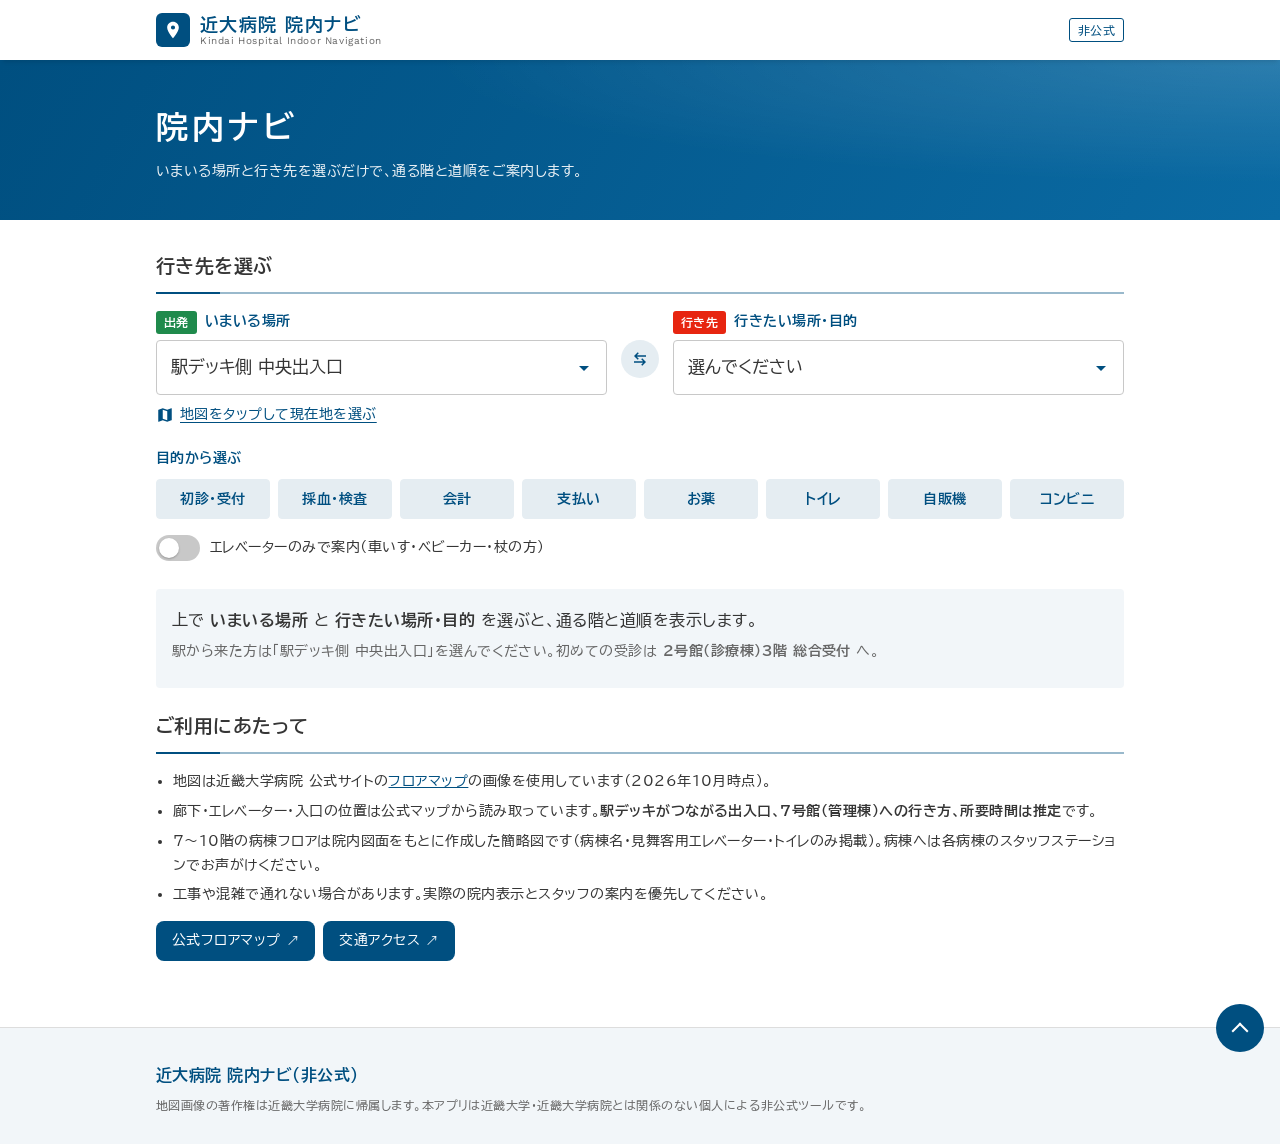
==== commit 969ecd4f: "3Dマップ表示を追加（各階のフロアマップを積み重ねて経路を立体表示） Co-Authored-By: Claude Opus 5.5 (1M context) <noreply@anthropic.c" ====
--- a/index.html
+++ b/index.html
@@ -80,21 +80,35 @@
   <section class="block result" id="result" hidden aria-labelledby="h-result">
     <h2 class="type-h3" id="h-result">ルート案内</h2>
     <div class="summary" id="summary"></div>
-    <div class="tabs" id="tabs" role="tablist" aria-label="表示する階"></div>
-    <div class="mapwrap">
-      <div class="maphead">
-        <span class="floorname" id="floorname"></span>
-        <button type="button" class="ghost" id="zoom">フロア全体を見る</button>
+    <div class="routebody">
+      <div class="mapcol">
+        <div class="viewswitch" role="group" aria-label="地図の表示">
+          <button type="button" id="v2d" class="on" aria-pressed="true">平面マップ</button>
+          <button type="button" id="v3d" aria-pressed="false">3Dマップ</button>
+        </div>
+        <div class="tabs" id="tabs" role="tablist" aria-label="表示する階"></div>
+        <div class="mapwrap" id="map2d">
+          <div class="maphead">
+            <span class="floorname" id="floorname"></span>
+            <button type="button" class="ghost" id="zoom">フロア全体を見る</button>
+          </div>
+          <svg id="map" viewBox="0 0 1758 1060" role="img" aria-label="フロアマップ上の経路"></svg>
+          <div class="mapnav">
+            <button type="button" id="prev" aria-label="前の階">‹ 前の階</button>
+            <button type="button" id="next" aria-label="次の階">次の階 ›</button>
+          </div>
+        </div>
+        <div class="map3dwrap" id="map3dwrap" hidden>
+          <div class="map3d" id="map3d" role="img" aria-label="各階を積み重ねた3Dマップと経路"></div>
+          <p class="map3d-hint">ドラッグで回転、ピンチ・ホイールで拡大縮小。赤い線が経路、緑が出発、赤が到着です。</p>
+        </div>
       </div>
-      <svg id="map" viewBox="0 0 1758 1060" role="img" aria-label="フロアマップ上の経路"></svg>
-      <div class="mapnav">
-        <button type="button" id="prev" aria-label="前の階">‹ 前の階</button>
-        <button type="button" id="next" aria-label="次の階">次の階 ›</button>
+      <div class="stepcol">
+        <ol class="steps" id="steps"></ol>
+        <div class="actions">
+          <button type="button" class="btn-outline" id="share">この経路のリンクをコピー</button>
+        </div>
       </div>
-    </div>
-    <ol class="steps" id="steps"></ol>
-    <div class="actions">
-      <button type="button" class="btn-outline" id="share">この経路のリンクをコピー</button>
     </div>
   </section>
 
--- a/style.css
+++ b/style.css
@@ -245,10 +245,19 @@
   .page-ttl h1 { font-size: 32px; }
 }
 
+.viewswitch { display: inline-flex; border: 1px solid var(--navy); border-radius: 4px; overflow: hidden; margin-bottom: 10px; }
+.viewswitch button { font-size: 14px; font-weight: 700; padding: 7px 16px; border: none; background: #fff; color: var(--navy); cursor: pointer; }
+.viewswitch button.on { background: var(--navy); color: #fff; }
+.map3dwrap { border: 1px solid var(--line); border-radius: 4px; overflow: hidden; background: linear-gradient(180deg, #f2f6f9 0%, #ffffff 70%); }
+.map3d { width: 100%; aspect-ratio: 4 / 3; touch-action: none; cursor: grab; position: relative; }
+.map3d canvas { display: block; }
+.map3d-hint { margin: 0; padding: 8px 10px; font-size: 12px; color: var(--muted); border-top: 1px solid var(--line); background: #fff; }
+.map3d .loading { position: absolute; inset: 0; display: grid; place-items: center; color: var(--navy); font-size: 14px; }
+
 @media (min-width: 960px) {
-  .result { display: grid; grid-template-columns: minmax(0, 3fr) minmax(0, 2fr); column-gap: 28px; align-items: start; }
-  .result > .type-h3, .result > .summary, .result > .tabs { grid-column: 1 / -1; }
-  .result > .mapwrap { grid-column: 1; grid-row: 4 / span 2; position: sticky; top: 76px; }
-  .result > .steps { grid-column: 2; margin-top: 0; }
-  .result > .actions { grid-column: 2; }
-}
+  .routebody { display: grid; grid-template-columns: minmax(0, 3fr) minmax(0, 2fr); column-gap: 28px; align-items: start; }
+  .mapcol { position: sticky; top: 76px; }
+  .stepcol .steps { margin-top: 0; }
+  .stepcol .actions { justify-content: flex-start; }
+}
+
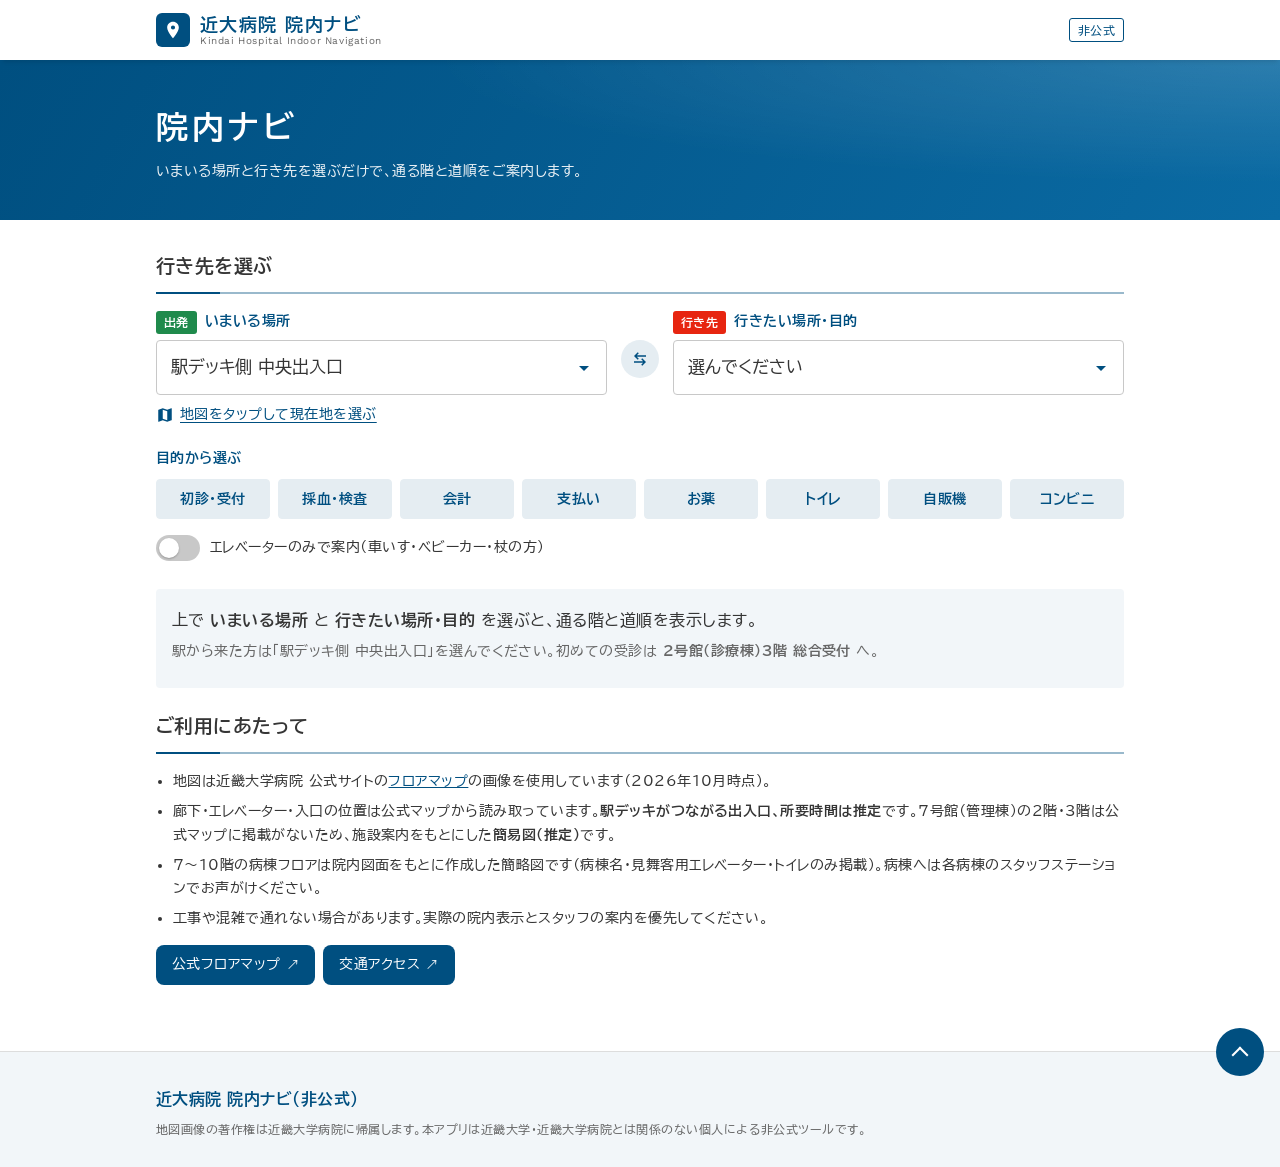
==== commit 968a257a: "7号館（管理棟）2階・3階の簡易図（推定）を追加し、駅デッキ側出入口からの連絡通路と7号館EVで経路案内、ストリートビューのカフェはテーブル席に Co-Authored-By: Claude Opus" ====
--- a/index.html
+++ b/index.html
@@ -85,6 +85,7 @@
         <div class="viewswitch" role="group" aria-label="地図の表示">
           <button type="button" id="v2d" class="on" aria-pressed="true">平面マップ</button>
           <button type="button" id="v3d" aria-pressed="false">3Dマップ</button>
+          <button type="button" id="vwalk" aria-pressed="false">ストリートビュー</button>
         </div>
         <div class="tabs" id="tabs" role="tablist" aria-label="表示する階"></div>
         <div class="mapwrap" id="map2d">
@@ -101,6 +102,10 @@
         <div class="map3dwrap" id="map3dwrap" hidden>
           <div class="map3d" id="map3d" role="img" aria-label="各階を積み重ねた3Dマップと経路"></div>
           <p class="map3d-hint">ドラッグで回転、ピンチ・ホイールで拡大縮小。赤い線が経路、緑が出発、赤が到着です。</p>
+        </div>
+        <div class="walkwrap" id="walkwrap" hidden>
+          <div class="walk" id="walk" aria-label="経路を目線の高さで歩いて確認する表示"></div>
+          <p class="map3d-hint">「進む」や画面のタップで約3mずつ進みます。ドラッグで見回せます。壁や部屋はフロアマップから自動で起こした目安で、実際の内装とは異なります。施設のイラストはイメージです。</p>
         </div>
       </div>
       <div class="stepcol">
@@ -121,7 +126,7 @@
     <h2 class="type-h3" id="h-note">ご利用にあたって</h2>
     <ul class="list">
       <li>地図は近畿大学病院 公式サイトの<a href="https://www.med.kindai.ac.jp/floormap_facility.html" target="_blank" rel="noopener">フロアマップ</a>の画像を使用しています（2026年10月時点）。</li>
-      <li>廊下・エレベーター・入口の位置は公式マップから読み取っています。<b>駅デッキがつながる出入口、7号館（管理棟）への行き方、所要時間は推定</b>です。</li>
+      <li>廊下・エレベーター・入口の位置は公式マップから読み取っています。<b>駅デッキがつながる出入口、所要時間は推定</b>です。7号館（管理棟）の2階・3階は公式マップに掲載がないため、施設案内をもとにした<b>簡易図（推定）</b>です。</li>
       <li>7〜10階の病棟フロアは院内図面をもとに作成した簡略図です（病棟名・見舞客用エレベーター・トイレのみ掲載）。病棟へは各病棟のスタッフステーションでお声がけください。</li>
       <li>工事や混雑で通れない場合があります。実際の院内表示とスタッフの案内を優先してください。</li>
     </ul>
--- a/style.css
+++ b/style.css
@@ -261,3 +261,29 @@
   .stepcol .actions { justify-content: flex-start; }
 }
 
+
+/* ストリートビュー風 */
+.viewswitch { flex-wrap: wrap; }
+.walkwrap { border: 1px solid var(--line); border-radius: 4px; overflow: hidden; background: #fff; }
+.walk { position: relative; outline: none; background: #fff; }
+.walk .loading { display: grid; place-items: center; aspect-ratio: 4 / 3; color: var(--navy); font-size: 14px; background: #eef3f6; }
+.w-view { position: relative; aspect-ratio: 4 / 3; background: #eef3f6; overflow: hidden; }
+.w-stage { position: absolute; inset: 0; touch-action: none; cursor: grab; }
+.w-stage canvas { display: block; }
+.w-top { position: absolute; left: 10px; top: 10px; display: flex; align-items: center; gap: 8px; padding: 6px 10px 6px 6px; background: rgba(255,255,255,.94); border-radius: 4px; box-shadow: 0 1px 4px rgba(0,0,0,.15); max-width: calc(100% - 20px); pointer-events: none; }
+.w-floor { flex: none; background: var(--navy); color: #fff; font: 600 15px "Work Sans", sans-serif; padding: 3px 8px; border-radius: 3px; }
+.w-step { font-size: 14px; font-weight: 700; color: var(--ink); line-height: 1.4; }
+.w-photo { position: absolute; right: 10px; bottom: 10px; width: min(44%, 230px); margin: 0; background: #fff; border-radius: 4px; overflow: hidden; box-shadow: 0 2px 8px rgba(0,0,0,.25); pointer-events: none; }
+.w-photo img { display: block; width: 100%; aspect-ratio: 3 / 2; object-fit: cover; background: var(--pale); }
+.w-photo figcaption { font-size: 11px; line-height: 1.4; padding: 5px 7px; color: var(--muted); }
+.w-fade { position: absolute; inset: 0; display: grid; place-items: center; background: rgba(0,79,128,.92); color: #fff; font-size: 18px; font-weight: 700; opacity: 0; transition: opacity .35s; pointer-events: none; }
+.w-fade.on { opacity: 1; }
+.w-bottom { padding: 10px; border-top: 1px solid var(--line); }
+.w-bar { height: 4px; background: var(--pale); border-radius: 2px; overflow: hidden; margin-bottom: 8px; }
+.w-bar i { display: block; height: 100%; width: 0; background: var(--red); transition: width .3s; }
+.w-btns { display: grid; grid-template-columns: 1fr 1.3fr 1fr; gap: 8px; }
+.w-btns button { font: 700 14px inherit; font-family: inherit; padding: 10px 6px; border: 1px solid var(--navy); border-radius: 4px; background: #fff; color: var(--navy); cursor: pointer; }
+.w-btns .w-auto { background: var(--navy); color: #fff; }
+.w-btns button:disabled { opacity: .45; cursor: default; }
+.map3d .loading, .walk .loading { text-align: center; padding: 16px; line-height: 1.7; }
+.loading small { display: block; font-size: 11px; color: var(--muted); }
